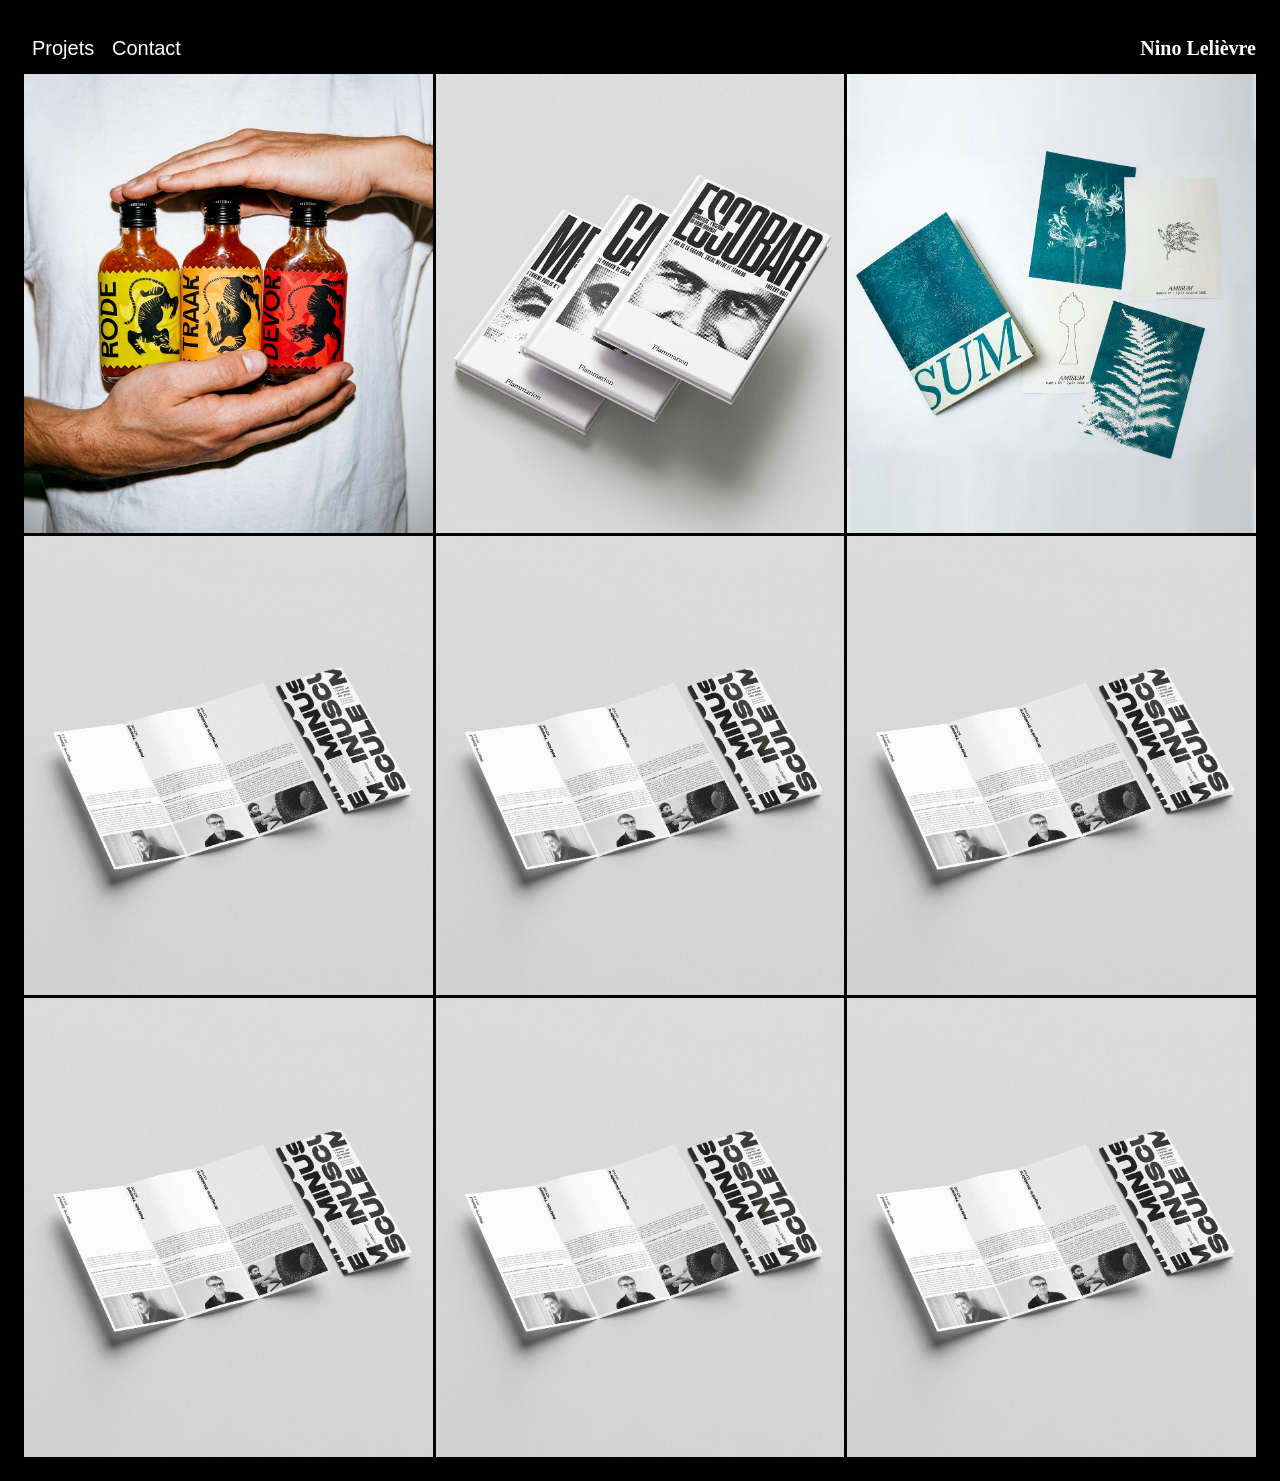
==== index.html @ c0e2e2d8 "projets" ====
<!DOCTYPE html>
<html lang="fr">

<head>
    <meta charset="UTF-8">
    <meta name="viewport" content="width=device-width, initial-scale=1.0">
    <title>Accueil</title>
    <link rel="stylesheet" href="style.css">
    
    
    <link rel="icon" href="/favicon/favicon.ico" sizes="any">
    <link rel="icon" type="image/png" sizes="96x96" href="/favicon/favicon-96x96.png">
    <link rel="icon" type="image/svg+xml" href="/favicon/favicon.svg">
    <link rel="apple-touch-icon" href="/favicon/apple-touch-icon.png">
</head>

<body>
    <header>
        <nav>
            <ul>
                <a href="index.html">Projets</a>
                <a href="contact.html">Contact</a>
            </ul>
        </nav>
        <h1>Nino Lelièvre</h1>
    </header>
    <main>

        <div class="grid">

            <a href="sauces.html">
                <img src="images/sauces/sauces.png" alt="Sauces">
                <span class="title"><span class="title-bubble">Sauces Piquantes</span></span>
            </a>
            <a href="gangsters.html">
                <img src="images/gangsters/gangsters.jpg" alt="Gangsters">
                <span class="title"><span class="title-bubble">Gangsters</span></span>
            </a>
            <a href="amisum.html">
                <img src="images/amisum/amisum.jpg" alt="amisum">
                <span class="title"><span class="title-bubble">Amisum</span></span>
            </a>
            <a href="jde.html">
                <img src="images/jde/jde.jpg" alt="JDE">
                <span class="title"><span class="title-bubble">JDE 2026</span></span>
            </a>
            <a href="Musée de la minéralogie.html">
                <img src="images/jde/jde.jpg" alt="Projet en cours">
                <span class="title"><span class="title-bubble">Musée de la minéralogie</span></span>
            </a>
            <a href="font.html">
                <img src="images/jde/jde.jpg" alt="Typographie">
                <span class="title"><span class="title-bubble">Typographie</span></span>
            </a>
            <a href="canaux.html">
                <img src="images/jde/jde.jpg" alt="canaux">
                <span class="title"><span class="title-bubble">Les Canaux</span></span>
            </a>
            <a href="Animaux.html">
                <img src="images/jde/jde.jpg" alt="Animaux">
                <span class="title"><span class="title-bubble">Animaux</span></span>
            <a href="Kabane_café.html">
                <img src="images/jde/jde.jpg" alt="Kabane café">
                <span class="title"><span class="title-bubble">Kabane café</span></span>
        </div>
    </main>
</body>

</html>
---- style.css ----
@font-face {
    font-family: "Nighthawk";
    src: url("/fonts/Nighthawk.woff2") format("woff2");
    font-display: swap;
}

@font-face {
    font-family: "Lunchtype";
    src: url("/fonts/lunchtype22-regular-webfont.woff2") format("woff2");
}

@font-face {
    font-family: "Instrument";
    src: url("Fonts/InstrumentSerif-Italic.woff2") format("woff2");
}

body {
    background-color: black;
    color: white;
    font-family: "Lunchtype", sans-serif;
    max-width: 1920px;
    margin: 0 auto;
    padding: 24px;
}

nav ul {
    font-size: 20px;
    display: flex;
    gap: 30px;
    list-style: none;
    margin: 0;
    padding: 0;
}

nav a {
    display: flex;
    align-items: center;
    width: 50px;
    height: 44px;
    box-sizing: border-box;
    padding: 0 8px;
    line-height: 1;
    color: white;
    text-decoration: none;
    white-space: nowrap;
}

nav a:hover,
nav a:active,
nav a.active {
    font-family: "Instrument";
}


.grid {
    display: grid;
    grid-template-columns: repeat(3, 1fr);
    gap: 3px;
}

.grid a {
    position: relative;
    display: block;
}

.grid .title {
    font-size: 20px;
    position: absolute;
    inset: 0;
    display: flex;
    align-items: center;
    justify-content: center;
    color: white;
    opacity: 0;
    z-index: 2;
}

.grid .title-bubble {
    font-family: "Instrument";
    border: 1px solid #fff;
    padding: 4px 10px;
    border-radius: 20px;
}

.grid a:hover .title {
    opacity: 1;
}

.grid a::before {
    content: "";
    position: absolute;
    inset: 0;
    background: black;
    opacity: 0;
    z-index: 1;
    transition: opacity 0.2s;
}

.grid a:hover::before {
    opacity: 1;
}

.grid a:hover .title {
    z-index: 2;
}


img {
    width: 100%;
    height: auto;
    display: block;
}


h1 {
    font-family: "Nighthawk";
    font-size: 20px;
}

span {
    color: white;
}

.alert {
    color: purple;
}


header {
    display: grid;
    grid-template-columns: auto auto;
    justify-content: space-between;
    align-items: baseline;
}




/*sauces*/

.project-grid {
    display: grid;
    grid-template-columns: 2fr 1fr;
    grid-template-rows: repeat(2, minmax(0, 1fr));
    width: 100%;
    height: min(65vw, 620px);
}

.gallery-image {
    display: block;
    width: 100%;
    height: 100%;
    min-width: 0;
    min-height: 0;
    padding: 0;
    overflow: hidden;
    border: 0;
    background: transparent;
    cursor: zoom-in;
}

.gallery-image--large {
    grid-row: 1 / span 2;
}

.gallery-image img {
    display: block;
    width: 100%;
    height: 100%;
    object-fit: cover;
    object-position: center;
}

.project-description {
    margin: 24px auto 30px;
}

.lightbox {
    position: fixed;
    inset: 0;
    box-sizing: border-box;
    width: 100%;
    height: 100%;
    max-width: none;
    max-height: none;
    margin: 0;
    padding: 60px;
    border: 0;
    background: rgb(0 0 0 / 94%);
}

.lightbox::backdrop {
    background: rgb(0 0 0 / 94%);
}

.lightbox-image {
    display: block;
    width: 100%;
    height: 100%;
    object-fit: contain;
}

.lightbox button {
    position: absolute;
    z-index: 1;
    border: 0;
    background: none;
    color: white;
    font-size: 42px;
    cursor: pointer;
}

.lightbox-close {
    top: 16px;
    right: 24px;
}

.lightbox-prev {
    top: 50%;
    left: 20px;
    transform: translateY(-50%);
}

.lightbox-next {
    top: 50%;
    right: 20px;
    transform: translateY(-50%);
}

.lightbox-count {
    position: absolute;
    bottom: 12px;
    left: 50%;
    transform: translateX(-50%);
    color: white;
}

/*scroll*/

.label-stage {
    position: relative;
    width: min(90vw, 520px);
    height: 620px;
    margin: 60px auto;
    overflow: hidden;
    touch-action: pan-y;
}

.label {
    position: absolute;
    left: 8%;
    width: 84%;
    transform-origin: center;
    transition:
        top 650ms cubic-bezier(.22, .7, .2, 1),
        transform 650ms cubic-bezier(.22, .7, .2, 1),
        opacity 650ms ease;
    pointer-events: none;
}

.label img {
    display: block;
    width: 100%;
    height: auto;
}

.label[data-position="top"] {
    top: 4%;
    z-index: 1;
    transform: scale(0.78);
}

.label[data-position="center"] {
    top: 28%;
    z-index: 3;
    transform: scale(1.08);
}

.label[data-position="bottom"] {
    top: 52%;
    z-index: 2;
    transform: scale(0.78);
}

@media (max-width: 600px) {
    .label-stage {
        height: 110vw;
    }
}



/* Contact */

.contact-details a {
    color: inherit;
    text-decoration: none;
}

.contact-details a:hover,
.contact-details a:focus-visible {
    font-family: "Instrument", sans-serif;
}

.contact-details a {
    display: inline-block;
    line-height: 1.4;
}
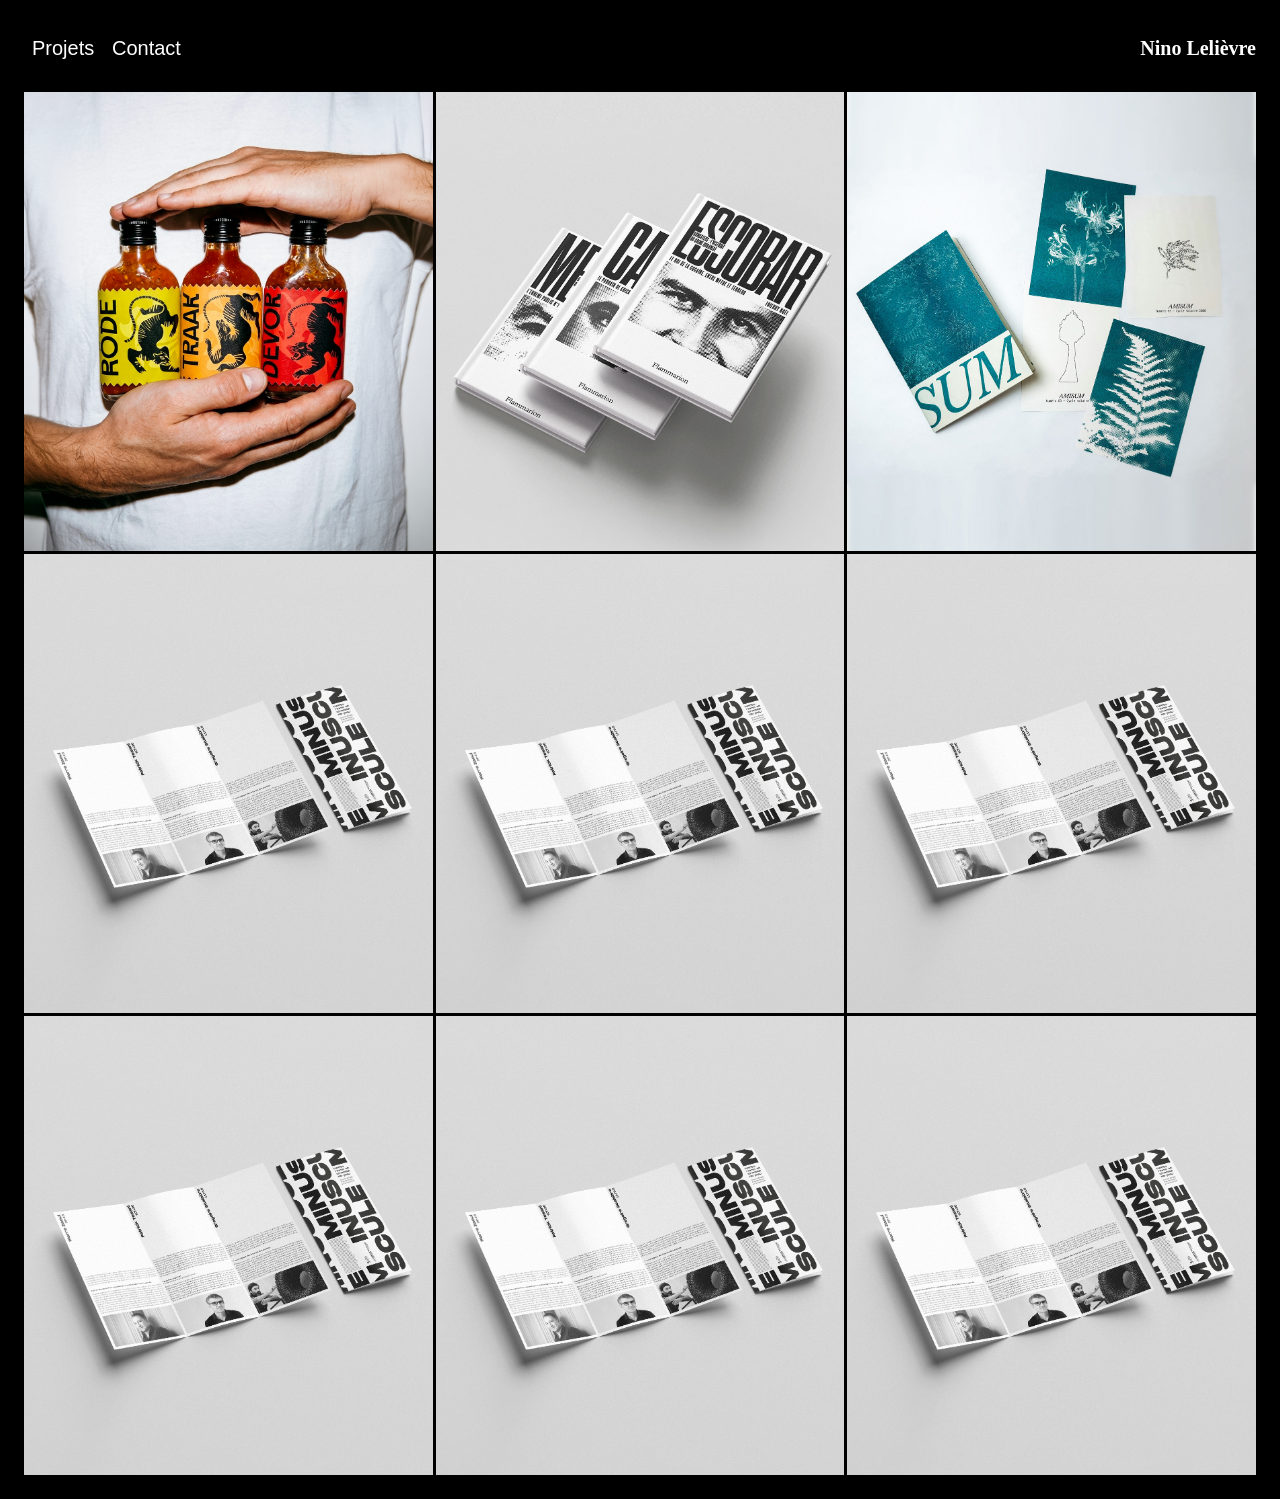
==== commit 8b70b89a: "fonts" ====
--- a/index.html
+++ b/index.html
@@ -24,6 +24,7 @@
         </nav>
         <h1>Nino Lelièvre</h1>
     </header>
+    <br>
     <main>
 
         <div class="grid">
--- a/style.css
+++ b/style.css
@@ -11,7 +11,7 @@
 
 @font-face {
     font-family: "Instrument";
-    src: url("Fonts/InstrumentSerif-Italic.woff2") format("woff2");
+    src: url("fonts/InstrumentSerif-Italic.woff2") format("woff2");
 }
 
 body {
@@ -288,6 +288,8 @@
     }
 }
 
+/*gangsters*/
+
 
 
 /* Contact */
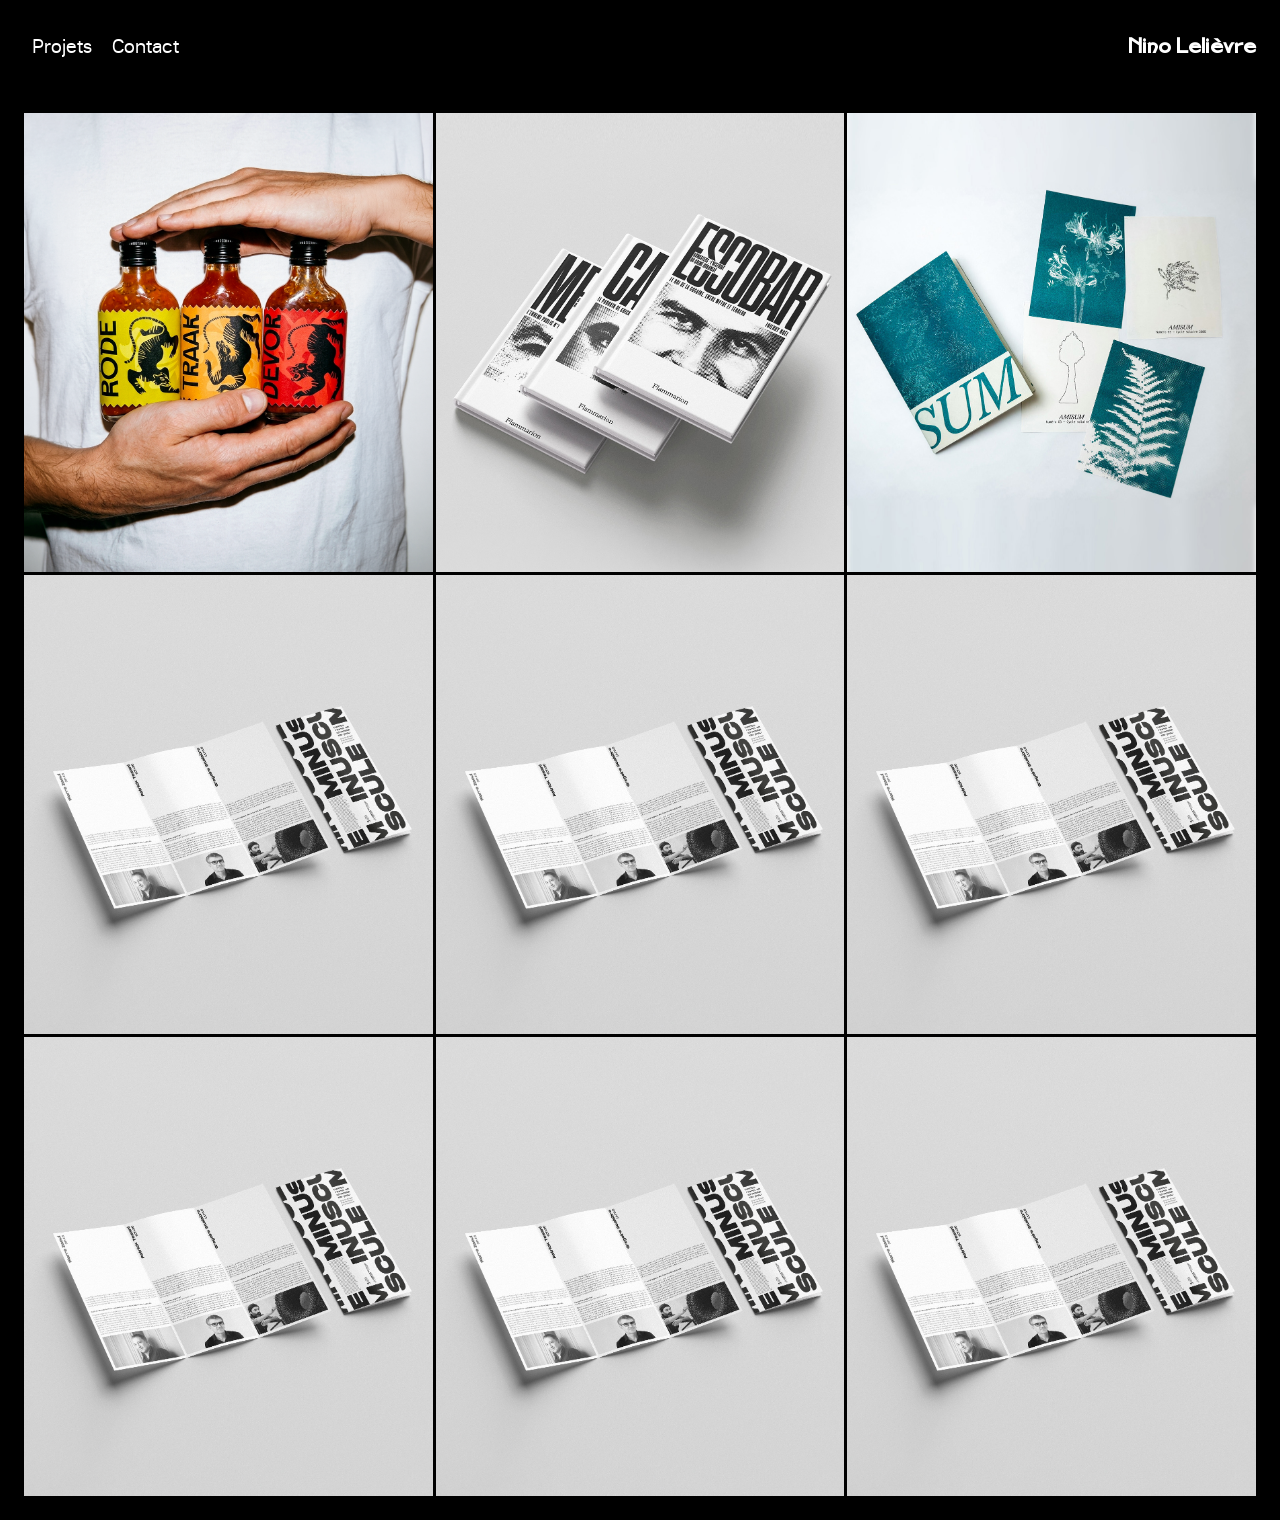
==== commit 6e7b6aa8: "page" ====
--- a/index.html
+++ b/index.html
@@ -24,6 +24,7 @@
         </nav>
         <h1>Nino Lelièvre</h1>
     </header>
+    <br>
     <br>
     <main>
 
--- a/style.css
+++ b/style.css
@@ -1,7 +1,6 @@
 @font-face {
     font-family: "Nighthawk";
     src: url("/fonts/Nighthawk.woff2") format("woff2");
-    font-display: swap;
 }
 
 @font-face {
@@ -121,10 +120,6 @@
     color: white;
 }
 
-.alert {
-    color: purple;
-}
-
 
 header {
     display: grid;
@@ -138,102 +133,68 @@
 
 /*sauces*/
 
-.project-grid {
-    display: grid;
-    grid-template-columns: 2fr 1fr;
-    grid-template-rows: repeat(2, minmax(0, 1fr));
-    width: 100%;
-    height: min(65vw, 620px);
-}
-
-.gallery-image {
-    display: block;
-    width: 100%;
-    height: 100%;
-    min-width: 0;
-    min-height: 0;
-    padding: 0;
-    overflow: hidden;
+.singlePost__content__3col {
+    display: grid;
+    grid-template-columns: repeat(3, minmax(0, 1fr));
+    gap: clamp(32px, 5vw, 80px) 8px;
+    align-items: start;
+    width: 100vw;
+    margin-left: calc(50% - 50vw);
+    margin-right: calc(50% - 50vw);
+    padding: 0;
+}
+
+.singlePost__content__3col {
+    margin-bottom: 80px;
+}
+
+.label-stage {
+    margin-bottom: 80px;
+}
+
+
+.singlePost__content__3col img {
+    display: block;
+    width: 100%;
+    height: auto;
+    aspect-ratio: 0.75 / 1;
+    object-fit: cover;
+}
+
+.singlePost,
+.singlePost__content,
+.singlePost__strate {
+    width: 100%;
+    max-width: none;
+    padding-left: 0;
+    padding-right: 0;
+    margin-left: 0;
+    margin-right: 0;
+}
+
+.singlePost__fullImage {
+    width: 100vw;
+    max-width: 100vw;
+    margin: 80px 0 0 calc(50% - 50vw);
+    padding: 0;
     border: 0;
-    background: transparent;
-    cursor: zoom-in;
-}
-
-.gallery-image--large {
-    grid-row: 1 / span 2;
-}
-
-.gallery-image img {
-    display: block;
-    width: 100%;
-    height: 100%;
+}
+
+.singlePost__fullImage img {
+    display: block;
+    width: 100%;
+    height: auto;
+    margin: 0;
+    border: 0;
     object-fit: cover;
-    object-position: center;
-}
-
-.project-description {
-    margin: 24px auto 30px;
-}
-
-.lightbox {
-    position: fixed;
-    inset: 0;
-    box-sizing: border-box;
-    width: 100%;
-    height: 100%;
-    max-width: none;
-    max-height: none;
-    margin: 0;
-    padding: 60px;
-    border: 0;
-    background: rgb(0 0 0 / 94%);
-}
-
-.lightbox::backdrop {
-    background: rgb(0 0 0 / 94%);
-}
-
-.lightbox-image {
-    display: block;
-    width: 100%;
-    height: 100%;
-    object-fit: contain;
-}
-
-.lightbox button {
-    position: absolute;
-    z-index: 1;
-    border: 0;
-    background: none;
-    color: white;
-    font-size: 42px;
-    cursor: pointer;
-}
-
-.lightbox-close {
-    top: 16px;
-    right: 24px;
-}
-
-.lightbox-prev {
-    top: 50%;
-    left: 20px;
-    transform: translateY(-50%);
-}
-
-.lightbox-next {
-    top: 50%;
-    right: 20px;
-    transform: translateY(-50%);
-}
-
-.lightbox-count {
-    position: absolute;
-    bottom: 12px;
-    left: 50%;
-    transform: translateX(-50%);
-    color: white;
-}
+}
+
+
+html,
+body {
+    overflow-x: clip;
+}
+
 
 /*scroll*/
 
@@ -288,7 +249,125 @@
     }
 }
 
-/*gangsters*/
+
+
+
+/*Amysum/Gangsters */
+
+.singlePost h1 {
+    margin: 0;
+    padding: 0 var(--page-gutter);
+    letter-spacing: -0.03em;
+    font-size: 35px;
+
+}
+
+.singlePost__specs {
+    display: grid;
+    grid-template-columns: 1fr 1fr;
+    gap: 24px;
+    list-style: none;
+    margin: clamp(54px, 7.2vw, 108px) var(--page-gutter) 0;
+    padding: clamp(20px, 1.7vw, 26px) 0 0;
+    border-top: 1px solid var(--ink);
+}
+
+.singlePost__specs>li:nth-child(2) {
+    grid-column: 2;
+    grid-row: 1;
+}
+
+.textBaton--bold {
+    font-weight: bold;
+    margin-bottom: 2px;
+    font-family: "Lunchtype";
+}
+
+.textBaton {
+    margin: 0;
+    padding: 0;
+    list-style: none;
+}
+
+.singlePost__top {
+    display: grid;
+    grid-template-columns: 1fr 1fr;
+    align-items: stretch;
+    column-gap: var(--column-gap);
+    margin-top: clamp(54px, 7vw, 106px);
+}
+
+.singlePost__top__content {
+    display: flex;
+    flex-direction: column;
+    justify-content: flex-end;
+    padding: 0 var(--page-gutter);
+}
+
+.singlePost__top__content__text {
+    position: sticky;
+    bottom: 0;
+    width: 80%;
+    max-width: none;
+}
+
+.text--wysiwyg p {
+    margin: 0;
+}
+
+.singlePost__top__image,
+.image-container {
+    min-width: 0;
+    margin: 0;
+}
+
+.singlePost__top__image img {
+    aspect-ratio: 1.12 / 1;
+    object-fit: cover;
+}
+
+.singlePost__content {
+    margin-top: clamp(64px, 8.5vw, 130px);
+}
+
+.singlePost__content__2col {
+    display: grid;
+    grid-template-columns: repeat(2, minmax(0, 1fr));
+    gap: clamp(32px, 5vw, 80px) 8px;
+    align-items: start;
+
+    width: 100vw;
+    margin-left: calc(50% - 50vw);
+    margin-right: calc(50% - 50vw);
+    padding: 0;
+}
+
+.singlePost__content__2col>* {
+    margin: 0;
+    padding: 0;
+    min-width: 0;
+}
+
+.singlePost__content__2col img {
+    display: block;
+    width: 100%;
+    height: auto;
+    aspect-ratio: 0.84 / 1;
+    object-fit: cover;
+}
+
+html,
+body {
+    overflow-x: clip;
+}
+
+@media (max-width: 480px) {
+    .singlePost__content__2col {
+        grid-template-columns: 1fr;
+    }
+}
+
+
 
 
 
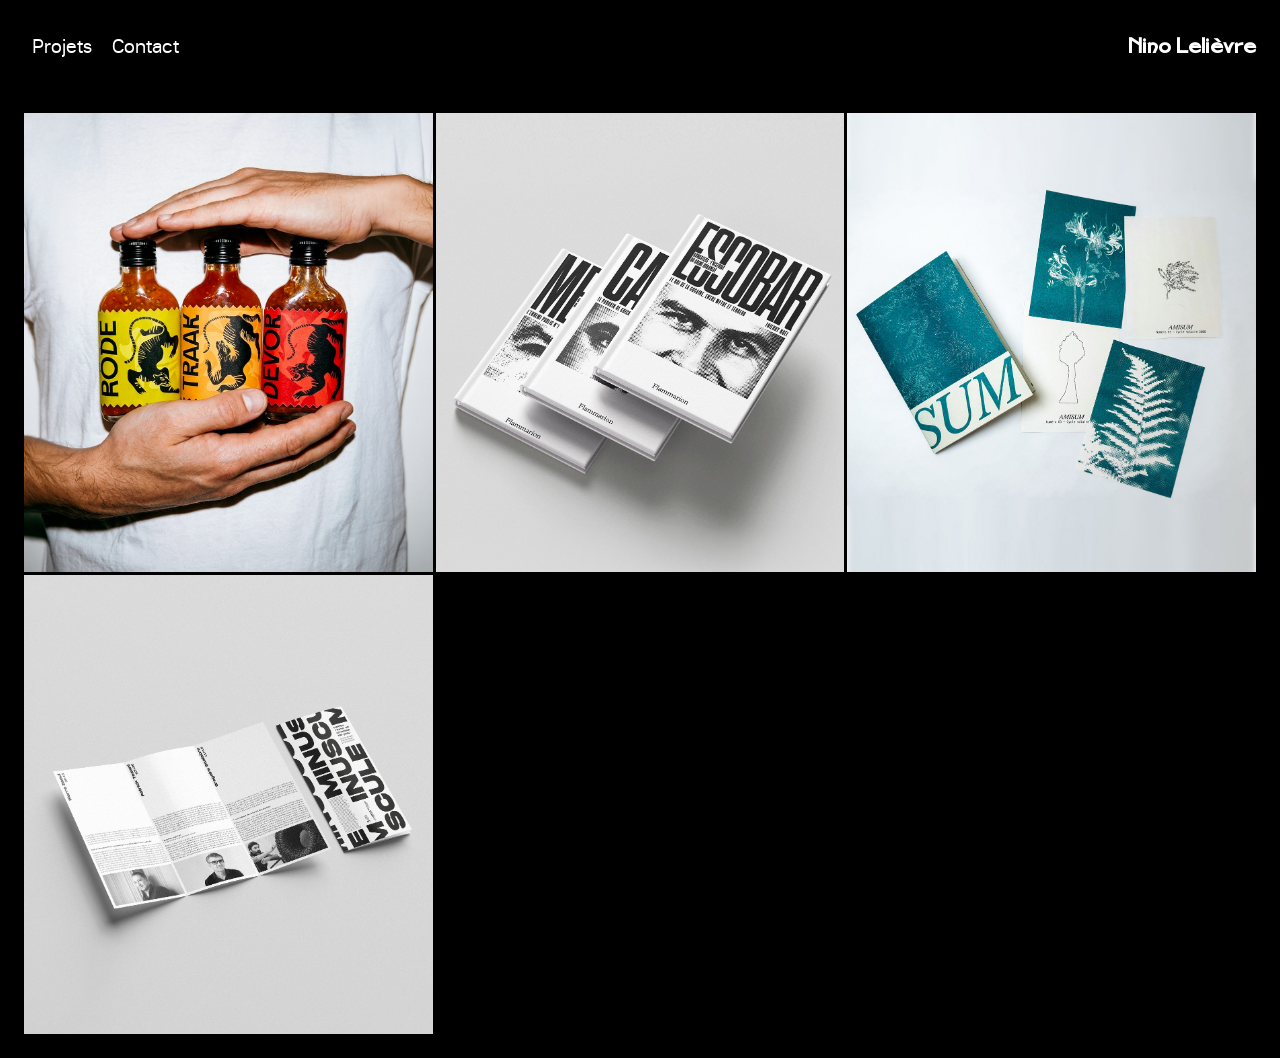
==== commit 0e9f3cc7: "update" ====
--- a/index.html
+++ b/index.html
@@ -46,7 +46,7 @@
                 <img src="images/jde/jde.jpg" alt="JDE">
                 <span class="title"><span class="title-bubble">JDE 2026</span></span>
             </a>
-            <a href="Musée de la minéralogie.html">
+            <!--<a href="Musée de la minéralogie.html">
                 <img src="images/jde/jde.jpg" alt="Projet en cours">
                 <span class="title"><span class="title-bubble">Musée de la minéralogie</span></span>
             </a>
@@ -64,6 +64,7 @@
             <a href="Kabane_café.html">
                 <img src="images/jde/jde.jpg" alt="Kabane café">
                 <span class="title"><span class="title-bubble">Kabane café</span></span>
+            -->
         </div>
     </main>
 </body>
--- a/style.css
+++ b/style.css
@@ -127,9 +127,33 @@
     justify-content: space-between;
     align-items: baseline;
 }
-
-
-
+.singlePost__content__2col img[src$=".gif"] {
+    object-fit: contain;
+    background: #000;
+    padding: clamp(16px, 3vw, 48px);
+    box-sizing: border-box;
+}
+
+.singlePost__introText {
+    position: relative;}
+
+.titleNav {
+    position: absolute;
+    top: 0;
+    bottom: 0;
+    width: 50%;
+    z-index: 2;
+}
+
+.titleNav--prev {
+    left: 0;
+    cursor: url("data:image/svg+xml;utf8,<svg xmlns='http://www.w3.org/2000/svg' width='32' height='32' viewBox='0 0 40 40'><path d='M34 20H8M18 9L7 20l11 11' fill='none' stroke='white' stroke-width='3' stroke-linecap='round' stroke-linejoin='round'/></svg>") 16 16, w-resize;
+}
+
+.titleNav--next {
+    right: 0;
+    cursor: url("data:image/svg+xml;utf8,<svg xmlns='http://www.w3.org/2000/svg' width='32' height='32' viewBox='0 0 40 40'><path d='M6 20h26M22 9l11 11-11 11' fill='none' stroke='white' stroke-width='3' stroke-linecap='round' stroke-linejoin='round'/></svg>") 16 16, e-resize;
+}
 
 /*sauces*/
 
@@ -251,7 +275,6 @@
 
 
 
-
 /*Amysum/Gangsters */
 
 .singlePost h1 {
@@ -335,7 +358,6 @@
     grid-template-columns: repeat(2, minmax(0, 1fr));
     gap: clamp(32px, 5vw, 80px) 8px;
     align-items: start;
-
     width: 100vw;
     margin-left: calc(50% - 50vw);
     margin-right: calc(50% - 50vw);
@@ -367,10 +389,6 @@
     }
 }
 
-
-
-
-
 /* Contact */
 
 .contact-details a {
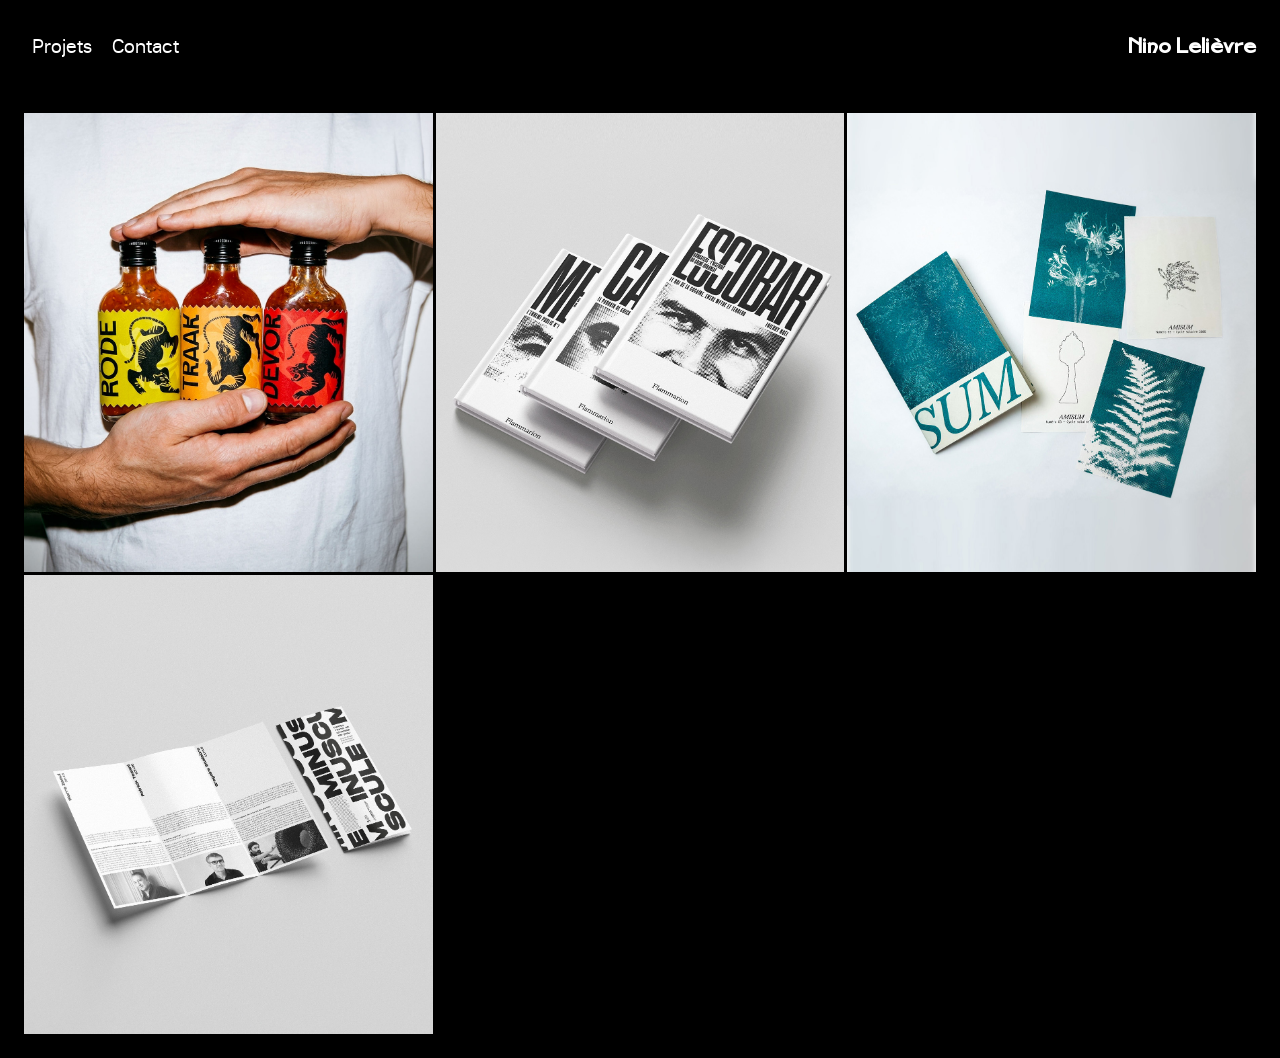
==== commit 5e225f9c: "jpg" ====
--- a/index.html
+++ b/index.html
@@ -6,8 +6,6 @@
     <meta name="viewport" content="width=device-width, initial-scale=1.0">
     <title>Accueil</title>
     <link rel="stylesheet" href="style.css">
-    
-    
     <link rel="icon" href="/favicon/favicon.ico" sizes="any">
     <link rel="icon" type="image/png" sizes="96x96" href="/favicon/favicon-96x96.png">
     <link rel="icon" type="image/svg+xml" href="/favicon/favicon.svg">
@@ -31,7 +29,7 @@
         <div class="grid">
 
             <a href="sauces.html">
-                <img src="images/sauces/sauces.png" alt="Sauces">
+                <img src="images/sauces/sauces.jpg" alt="Sauces">
                 <span class="title"><span class="title-bubble">Sauces Piquantes</span></span>
             </a>
             <a href="gangsters.html">
--- a/style.css
+++ b/style.css
@@ -5,7 +5,7 @@
 
 @font-face {
     font-family: "Lunchtype";
-    src: url("/fonts/lunchtype22-regular-webfont.woff2") format("woff2");
+    src: url("fonts/lunchtype22-regular-webfont.woff2") format("woff2");
 }
 
 @font-face {
@@ -21,6 +21,7 @@
     margin: 0 auto;
     padding: 24px;
 }
+
 
 nav ul {
     font-size: 20px;
@@ -103,6 +104,21 @@
     z-index: 2;
 }
 
+/* lien texte paragraphe */
+.grid p a{
+    display: inline;
+    color: currentColor;
+}
+
+.grid p a:hover {
+    font-family: "Instrument";
+}
+
+.grid p a::before,
+.grid p a:hover::before {
+    content: none;
+}
+
 
 img {
     width: 100%;
@@ -168,14 +184,6 @@
     padding: 0;
 }
 
-.singlePost__content__3col {
-    margin-bottom: 80px;
-}
-
-.label-stage {
-    margin-bottom: 80px;
-}
-
 
 .singlePost__content__3col img {
     display: block;
@@ -199,7 +207,7 @@
 .singlePost__fullImage {
     width: 100vw;
     max-width: 100vw;
-    margin: 80px 0 0 calc(50% - 50vw);
+    margin: 60px 0 0 calc(50% - 50vw); 
     padding: 0;
     border: 0;
 }
@@ -314,17 +322,32 @@
 
 .singlePost__top {
     display: grid;
-    grid-template-columns: 1fr 1fr;
+    grid-template-columns: repeat(2, minmax(0, 1fr)); 
+    column-gap: 8px;                                  
+    row-gap: 0;
     align-items: stretch;
-    column-gap: var(--column-gap);
     margin-top: clamp(54px, 7vw, 106px);
+    width: 100vw;
+    margin-left: calc(50% - 50vw);
+    margin-right: calc(50% - 50vw);
+    padding: 0;
 }
 
 .singlePost__top__content {
     display: flex;
     flex-direction: column;
     justify-content: flex-end;
-    padding: 0 var(--page-gutter);
+    min-width: 0;
+    padding: 0 0 0 24px; 
+}
+
+.singlePost__top {
+    grid-template-rows: auto;
+}
+
+.singlePost__top__content {
+    height: 0;        
+    min-height: 100%; 
 }
 
 .singlePost__top__content__text {
@@ -391,6 +414,10 @@
 
 /* Contact */
 
+.text_contact {
+    font-size: 30px;
+}
+
 .contact-details a {
     color: inherit;
     text-decoration: none;
